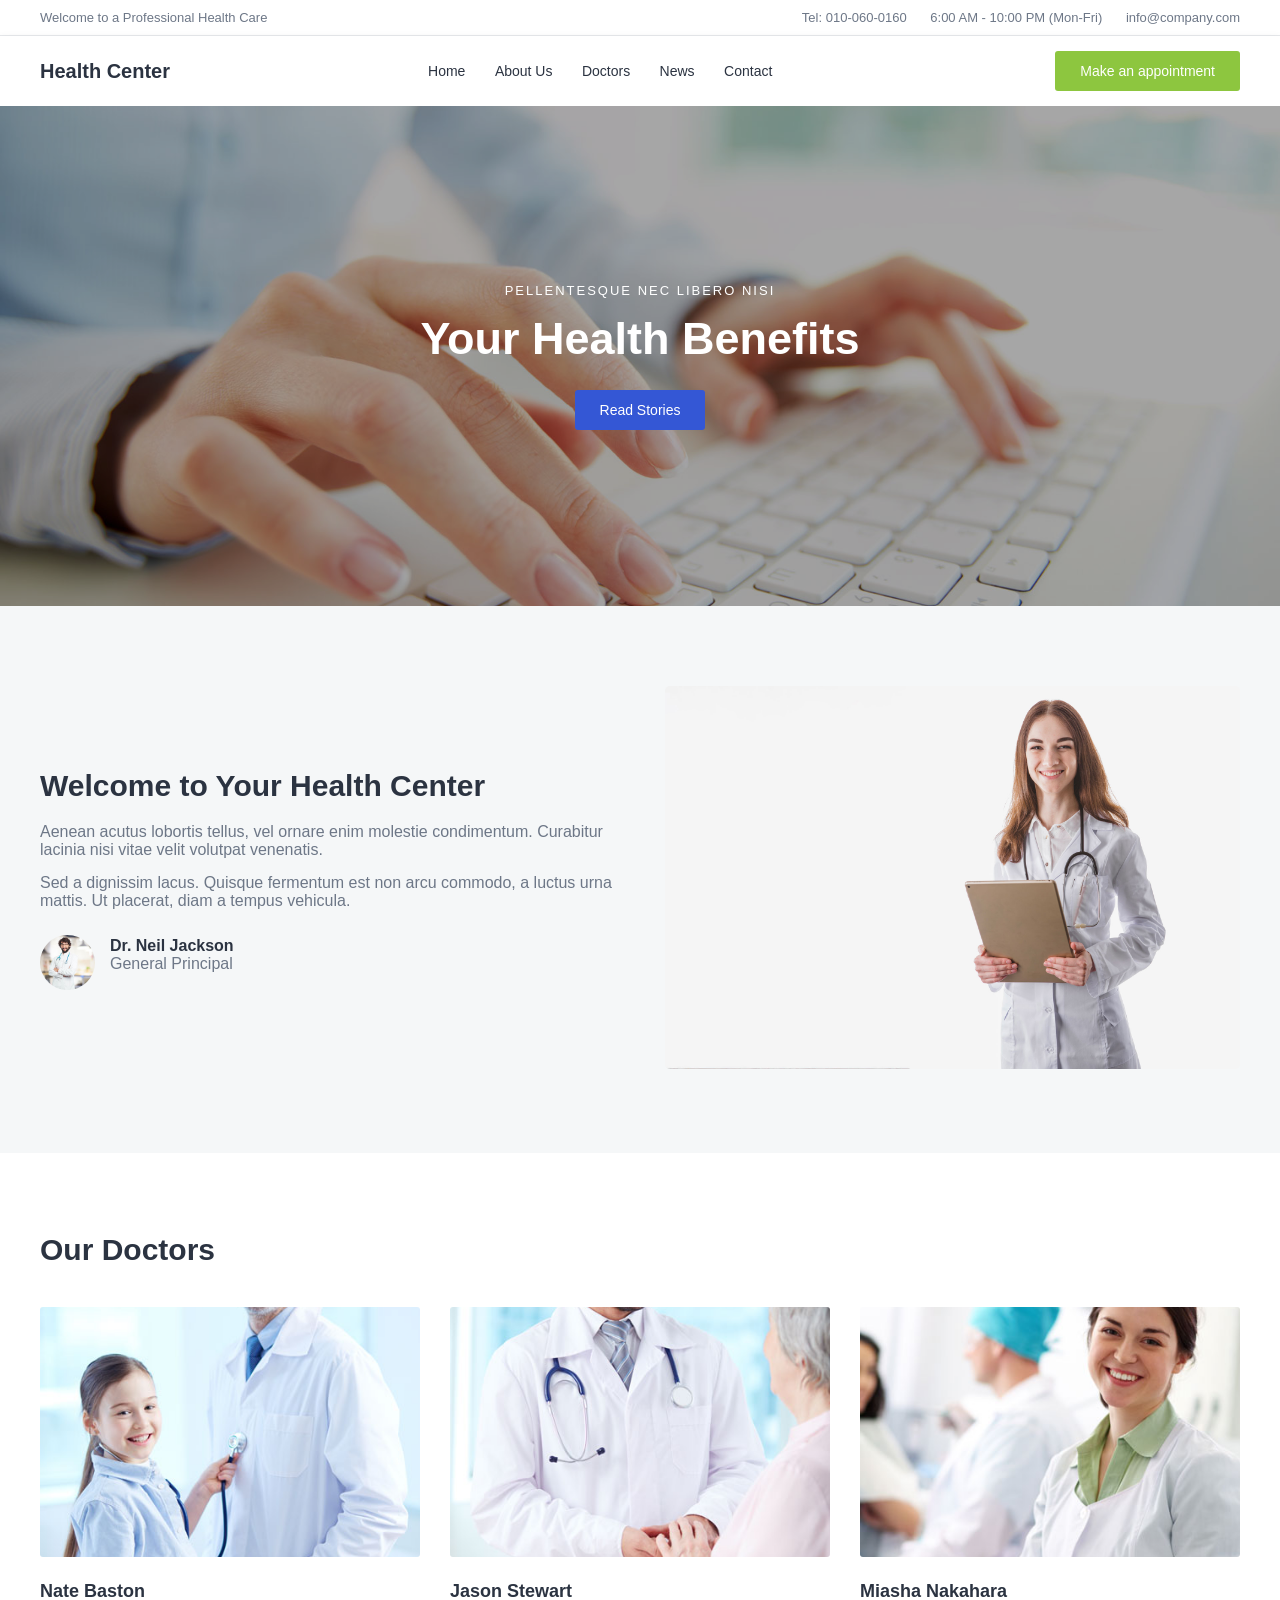
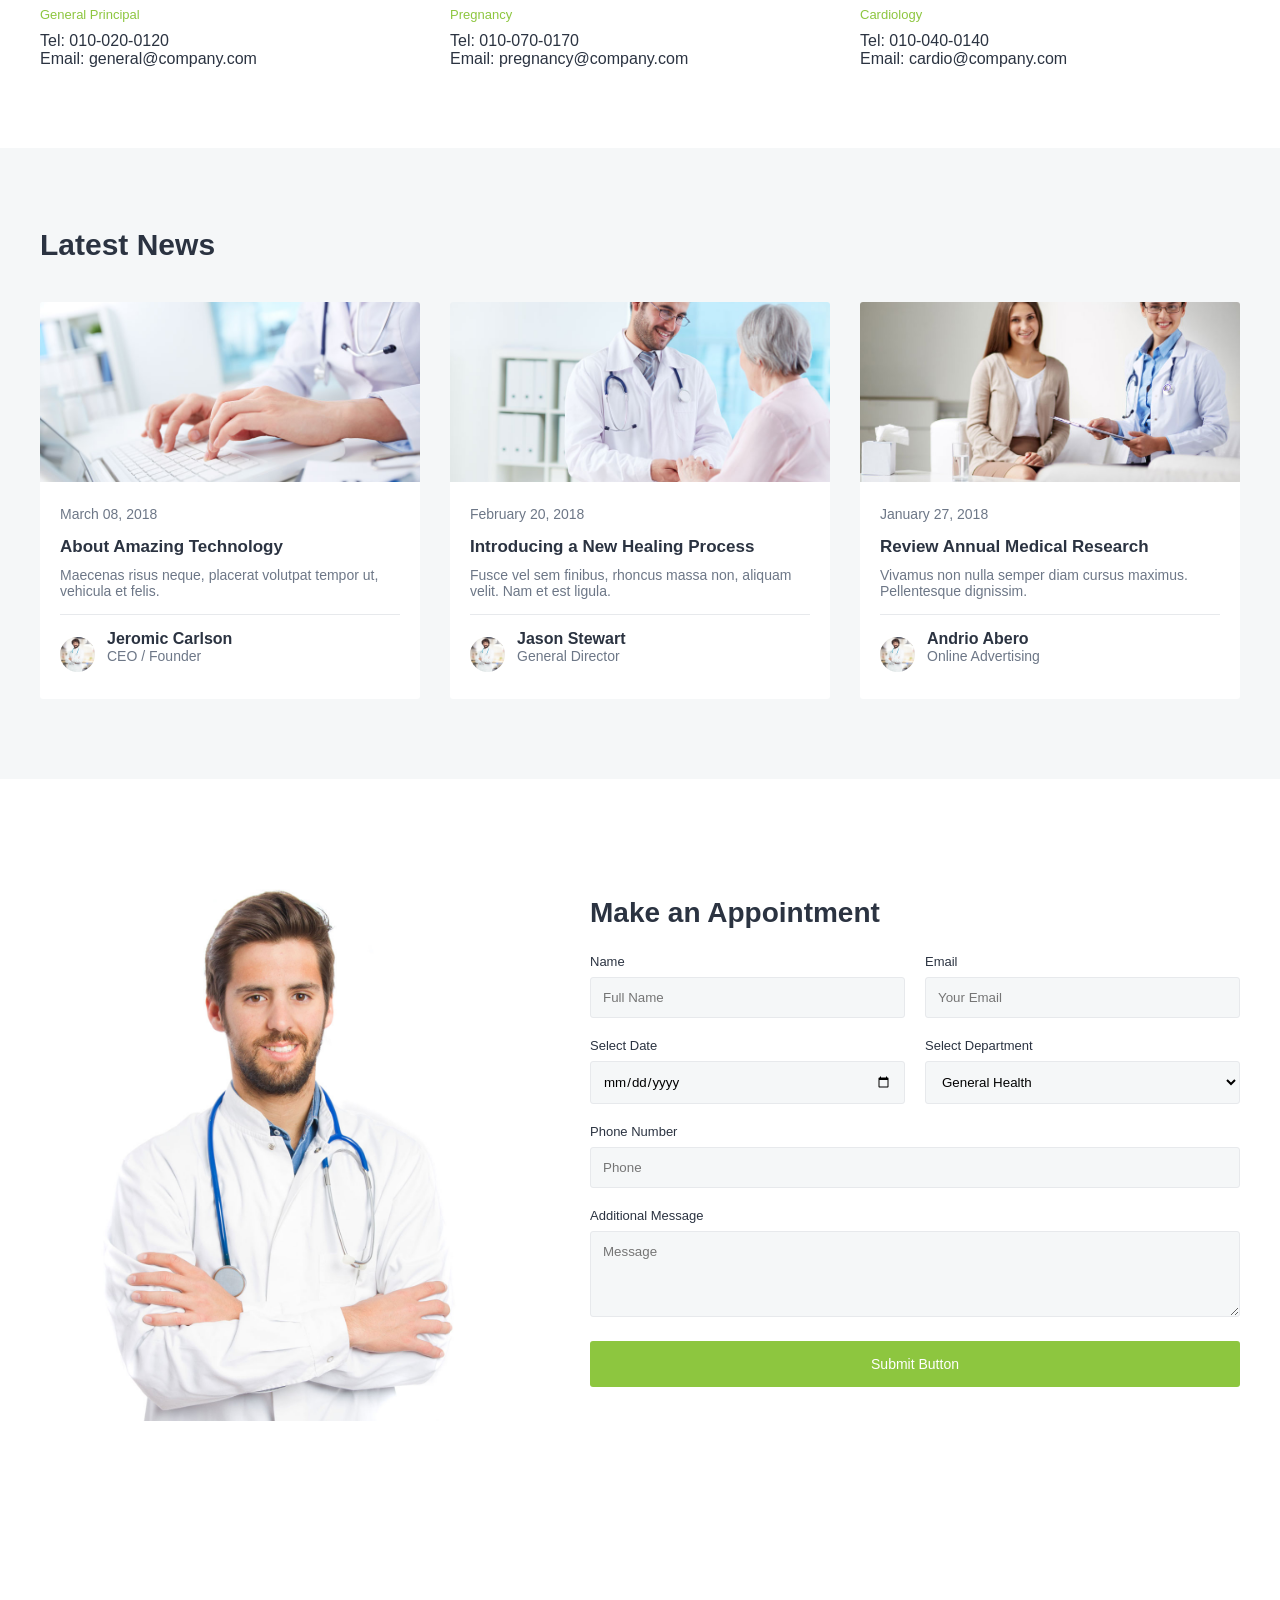
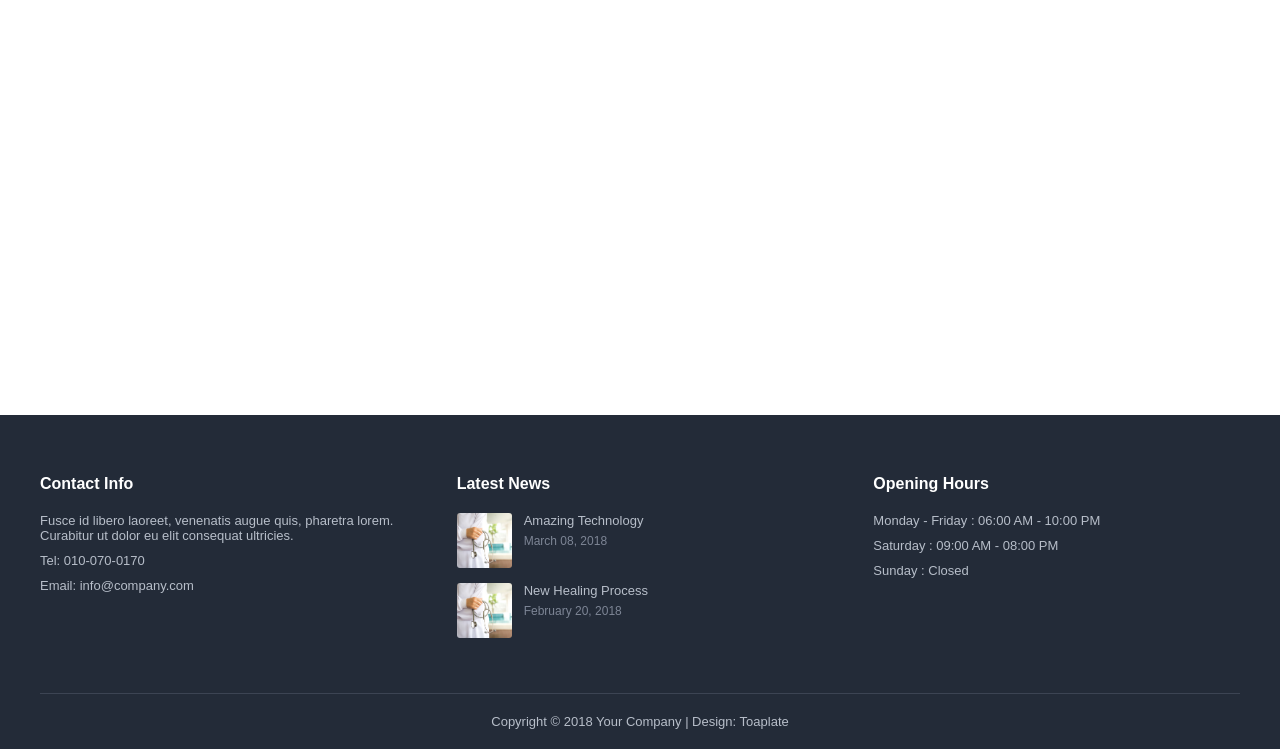
==== figma design/index.html @ 33543739 "Figma task completed" ====
<!DOCTYPE html>
<html lang="en">
<head>
  <meta charset="UTF-8">
  <meta name="viewport" content="width=device-width, initial-scale=1.0">
  <title>Health Center</title>

  <link rel="stylesheet" href="style.css">
</head>
<body>

  <!-- ===== TOP SMALL BAR ===== -->
  <div class="topbar">
    <p>Welcome to a Professional Health Care</p>
    <div class="topbar-info">
      <span>Tel: 010-060-0160</span>
      <span>6:00 AM - 10:00 PM (Mon-Fri)</span>
      <span>info@company.com</span>
    </div>
  </div>

  <!-- ===== HEADER / MENU ===== -->
  <header>
    <div class="logo">Health Center</div>

    <nav>
      <a href="#">Home</a>
      <a href="#">About Us</a>
      <a href="#">Doctors</a>
      <a href="#">News</a>
      <a href="#">Contact</a>
    </nav>

    <button class="green-button">Make an appointment</button>
  </header>

  <!-- ===== HERO SECTION ===== -->
  <section class="hero">
    <div class="hero-content">
      <p class="hero-small">Pellentesque nec libero nisi</p>
      <h1>Your Health Benefits</h1>
      <button class="blue-button">Read Stories</button>
    </div>
  </section>

  <!-- ===== WELCOME SECTION ===== -->
  <section class="welcome">
    <div class="welcome-text">
      <h2>Welcome to Your Health Center</h2>
      <p>Aenean acutus lobortis tellus, vel ornare enim molestie condimentum. Curabitur lacinia nisi vitae velit volutpat venenatis.</p>
      <p>Sed a dignissim lacus. Quisque fermentum est non arcu commodo, a luctus urna mattis. Ut placerat, diam a tempus vehicula.</p>

      <div class="author">
        <img src="author-image.jpg" alt="Dr. Neil Jackson">
        <div>
          <h4>Dr. Neil Jackson</h4>
          <p>General Principal</p>
        </div>
      </div>
    </div>

    <div class="welcome-image">
      <img src="about-bg.jpg" alt="Doctor holding a tablet">
    </div>
  </section>

  <section class="doctors">
    <h2>Our Doctors</h2>

    <div class="doctor-cards">

      <div class="doctor-card">
        <img src="team-image1.jpg" alt="Nate Baston">
        <h3>Nate Baston</h3>
        <p class="role">General Principal</p>
        <p>Tel: 010-020-0120</p>
        <p>Email: general@company.com</p>
      </div>

      <div class="doctor-card">
        <img src="team-image2.jpg" alt="Jason Stewart">
        <h3>Jason Stewart</h3>
        <p class="role">Pregnancy</p>
        <p>Tel: 010-070-0170</p>
        <p>Email: pregnancy@company.com</p>
      </div>

      <div class="doctor-card">
        <img src="team-image3.jpg" alt="Miasha Nakahara">
        <h3>Miasha Nakahara</h3>
        <p class="role">Cardiology</p>
        <p>Tel: 010-040-0140</p>
        <p>Email: cardio@company.com</p>
      </div>

    </div>
  </section>

  
  <section class="news">
    <h2>Latest News</h2>

    <div class="news-cards">

      <div class="news-card">
        <img src="news-image1.jpg" alt="About Amazing Technology">
        <div class="news-body">
          <p class="news-date">March 08, 2018</p>
          <h3>About Amazing Technology</h3>
          <p>Maecenas risus neque, placerat volutpat tempor ut, vehicula et felis.</p>
          <div class="news-author">
            <img src="author-image.jpg" alt="Jeromic Carlson">
            <div>
              <strong>Jeromic Carlson</strong>
              <p>CEO / Founder</p>
            </div>
          </div>
        </div>
      </div>

      <div class="news-card">
        
        <img src="news-image2.jpg" alt="Introducing a New Healing Process">
        <div class="news-body">
          <p class="news-date">February 20, 2018</p>
          <h3>Introducing a New Healing Process</h3>
          <p>Fusce vel sem finibus, rhoncus massa non, aliquam velit. Nam et est ligula.</p>
          <div class="news-author">
            <img src="author-image.jpg" alt="Jason Stewart">
            <div>
              <strong>Jason Stewart</strong>
              <p>General Director</p>
            </div>
          </div>
        </div>
      </div>

      <div class="news-card">
        <img src="news-image3.jpg" alt="Review Annual Medical Research">
        <div class="news-body">
          <p class="news-date">January 27, 2018</p>
          <h3>Review Annual Medical Research</h3>
          <p>Vivamus non nulla semper diam cursus maximus. Pellentesque dignissim.</p>
          <div class="news-author">
            <img src="author-image.jpg" alt="Andrio Abero">
            <div>
              <strong>Andrio Abero</strong>
              <p>Online Advertising</p>
            </div>
          </div>
        </div>
      </div>

    </div>
  </section>

  <section class="appointment">

    <div class="appointment-image">
      <img src="appointment-image.jpg" alt="Doctor with stethoscope">
    </div>

    <div class="appointment-form">
      <h2>Make an Appointment</h2>

      <form>
        <div class="form-row">
          <div class="form-group">
            <label>Name</label>
            <input type="text" placeholder="Full Name">
          </div>
          <div class="form-group">
            <label>Email</label>
            <input type="email" placeholder="Your Email">
          </div>
        </div>

        <div class="form-row">
          <div class="form-group">
            <label>Select Date</label>
            <input type="date">
          </div>
          <div class="form-group">
            <label>Select Department</label>
            <select>
              <option>General Health</option>
              <option>Cardiology</option>
              <option>Pregnancy</option>
              <option>Dental Care</option>
            </select>
          </div>
        </div>

        <div class="form-group">
          <label>Phone Number</label>
          <input type="text" placeholder="Phone">
        </div>

        <div class="form-group">
          <label>Additional Message</label>
          <textarea rows="4" placeholder="Message"></textarea>
        </div>

        <button type="submit" class="green-button full-width">Submit Button</button>
      </form>
    </div>

  </section>

  <section class="map">
    <iframe
      src="https://www.google.com/maps/embed?pb=!1m18!1m12!1m3!1d8074.718772563605!2d71.52175212882555!3d30.17472428858583!2m3!1f0!2f0!3f0!3m2!1i1024!2i768!4f13.1!3m3!1m2!1s0x393b36f58bbf2aeb%3A0x4f8be54e7eb2338e!2sAli%20Town%20Gulshane%20Yousaf%2C%20Multan%2C%20Pakistan!5e0!3m2!1sen!2s!4v1783439936160!5m2!1sen!2s"
      width="100%"
      height="450"
      style="border:0;"
      allowfullscreen=""
      loading="lazy"
      referrerpolicy="strict-origin-when-cross-origin"
      title="Location Map"
    ></iframe>
  </section>

  <!-- ===== FOOTER ===== -->
  <footer>
    <div class="footer-columns">

      <div class="footer-col">
        <h4>Contact Info</h4>
        <p>Fusce id libero laoreet, venenatis augue quis, pharetra lorem. Curabitur ut dolor eu elit consequat ultricies.</p>
        <p>Tel: 010-070-0170</p>
        <p>Email: info@company.com</p>
      </div>

      <div class="footer-col">
        <h4>Latest News</h4>
        <div class="footer-news">
          <img src="news-image.jpg" alt="Amazing Technology">
          <div>
            <p>Amazing Technology</p>
            <span>March 08, 2018</span>
          </div>
        </div>
        <div class="footer-news">
          <img src="news-image.jpg" alt="New Healing Process">
          <div>
            <p>New Healing Process</p>
            <span>February 20, 2018</span>
          </div>
        </div>
      </div>

      <div class="footer-col">
        <h4>Opening Hours</h4>
        <p>Monday - Friday : 06:00 AM - 10:00 PM</p>
        <p>Saturday : 09:00 AM - 08:00 PM</p>
        <p>Sunday : Closed</p>
      </div>

    </div>

    <div class="footer-bottom">
      <p>Copyright &copy; 2018 Your Company | Design: Toaplate</p>
    </div>
  </footer>

</body>
</html>
---- figma design/style.css ----
* {
  margin: 0;
  padding: 0;
  box-sizing: border-box;
}

body {
  font-family: Arial, sans-serif;
  color: #2b3341;
}

h1, h2, h3, h4 {
  font-family: Arial, sans-serif;
}

.topbar {
  display: flex;
  justify-content: space-between;
  align-items: center;
  padding: 10px 40px;
  font-size: 13px;
  color: #6d7787;
  border-bottom: 1px solid #e7e9ec;
}

.topbar-info span {
  margin-left: 20px;
}

header {
  display: flex;
  justify-content: space-between;
  align-items: center;
  padding: 15px 40px;
  box-shadow: 0 2px 8px rgba(0,0,0,0.08);
}

.logo {
  font-size: 20px;
  font-weight: bold;
}

nav a {
  margin-right: 25px;
  text-decoration: none;
  color: #2b3341;
  font-size: 14px;
}

.green-button {
  background-color: #8dc63f;
  color: white;
  border: none;
  padding: 12px 25px;
  border-radius: 3px;
  font-size: 14px;
  cursor: pointer;
}

.blue-button {
  background-color: #3457d5;
  color: white;
  border: none;
  padding: 12px 25px;
  border-radius: 3px;
  font-size: 14px;
  cursor: pointer;
}

.full-width {
  width: 100%;
  padding: 15px;
}

.hero {
  position: relative;
  min-height: 500px;
  display: flex;
  align-items: center;
  justify-content: center;
  text-align: center;
  color: white;
  padding: 60px 20px;
  background-image: url("slider3.jpg");
  background-size: cover;
  background-position: center;
  overflow: hidden;
}

.hero::before {
  content: "";
  position: absolute;
  inset: 0;
  background: rgba(0, 0, 0, 0.35);
}

.hero-content {
  position: relative;
  z-index: 1;
  max-width: 600px;
}

.hero-small {
  text-transform: uppercase;
  letter-spacing: 2px;
  font-size: 13px;
  margin-bottom: 15px;
}

.hero h1 {
  font-size: 45px;
  margin-bottom: 25px;
}


.welcome {
  display: flex;
  align-items: center;
  gap: 50px;
  padding: 80px 40px;
  background-color: #f5f7f8;
}

.welcome-text {
  flex: 1;
}

.welcome-text h2 {
  font-size: 30px;
  margin-bottom: 20px;
}

.welcome-text p {
  color: #6d7787;
  margin-bottom: 15px;
}

.welcome-image {
  flex: 1;
}

.welcome-image img {
  width: 100%;
  border-radius: 5px;
}

.author {
  display: flex;
  align-items: center;
  gap: 15px;
  margin-top: 25px;
}

.author img {
  width: 55px;
  height: 55px;
  border-radius: 50%;
  object-fit: cover;
}


.doctors {
  padding: 80px 40px;
  text-align: center;
}

.doctors h2 {
  font-size: 30px;
  margin-bottom: 40px;
  text-align: left;
}

.doctor-cards {
  display: flex;
  gap: 30px;
}

.doctor-card {
  flex: 1;
  text-align: left;
}

.doctor-card img {
  width: 100%;
  height: 250px;
  object-fit: cover;
  border-radius: 3px;
  margin-bottom: 20px;
}

.doctor-card h3 {
  font-size: 18px;
  margin-bottom: 5px;
}

.role {
  color: #8dc63f;
  font-size: 13px;
  margin-bottom: 10px;
}


.news {
  padding: 80px 40px;
  background-color: #f5f7f8;
}

.news h2 {
  font-size: 30px;
  margin-bottom: 40px;
}

.news-cards {
  display: flex;
  gap: 30px;
}

.news-card {
  flex: 1;
  background-color: white;
  border-radius: 3px;
  overflow: hidden;
}

.news-card img {
  width: 100%;
  height: 180px;
  object-fit: cover;
}

.news-body {
  padding: 20px;
}

.news-date {
  color: #8dc63f;
  font-size: 12px;
  margin-bottom: 10px;
}

.news-body h3 {
  font-size: 17px;
  margin-bottom: 10px;
}

.news-body p {
  color: #6d7787;
  font-size: 14px;
  margin-bottom: 15px;
}

.news-author {
  display: flex;
  align-items: center;
  gap: 12px;
  border-top: 1px solid #e7e9ec;
  padding-top: 15px;
}

.news-author img {
  width: 35px;
  height: 35px;
  border-radius: 50%;
  object-fit: cover;
}


.appointment {
  display: flex;
  gap: 50px;
  padding: 80px 40px;
  align-items: center;
}

.appointment-image {
  flex: 1;
}

.appointment-image img {
  width: 100%;
  border-radius: 5px;
}

.appointment-form {
  flex: 1.3;
}

.appointment-form h2 {
  font-size: 28px;
  margin-bottom: 25px;
}

.form-row {
  display: flex;
  gap: 20px;
}

.form-group {
  flex: 1;
  margin-bottom: 20px;
}

.form-group label {
  display: block;
  font-size: 13px;
  margin-bottom: 8px;
}

.form-group input,
.form-group select,
.form-group textarea {
  width: 100%;
  padding: 12px;
  border: 1px solid #e7e9ec;
  border-radius: 3px;
  font-family: Arial, sans-serif;
  background-color: #f5f7f8;
}


.map {
  padding: 0 40px 60px;
}

.map iframe {
  display: block;
  width: 100%;
  min-height: 450px;
  border: 0;
}

footer {
  background-color: #232b38;
  color: #b7bec9;
  padding: 60px 40px 20px 40px;
}

.footer-columns {
  display: flex;
  gap: 50px;
  margin-bottom: 40px;
}

.footer-col {
  flex: 1;
}

.footer-col h4 {
  color: white;
  margin-bottom: 20px;
}

.footer-col p {
  font-size: 13px;
  margin-bottom: 10px;
}

.footer-news {
  display: flex;
  gap: 12px;
  margin-bottom: 15px;
}

.footer-news img {
  width: 55px;
  height: 55px;
  border-radius: 3px;
  object-fit: cover;
}

.footer-news p {
  font-size: 13px;
  margin-bottom: 3px;
}

.footer-news span {
  font-size: 12px;
  color: #7d8595;
}

.footer-bottom {
  border-top: 1px solid #3c4453;
  padding-top: 20px;
  font-size: 13px;
  text-align: center;
}


@media (max-width: 800px) {

  .topbar,
  header {
    flex-direction: column;
    gap: 10px;
    text-align: center;
  }

  nav a {
    margin: 0 10px;
  }

  .welcome,
  .appointment {
    flex-direction: column;
  }

  .doctor-cards,
  .news-cards {
    flex-direction: column;
  }

  .footer-columns {
    flex-direction: column;
  }

}
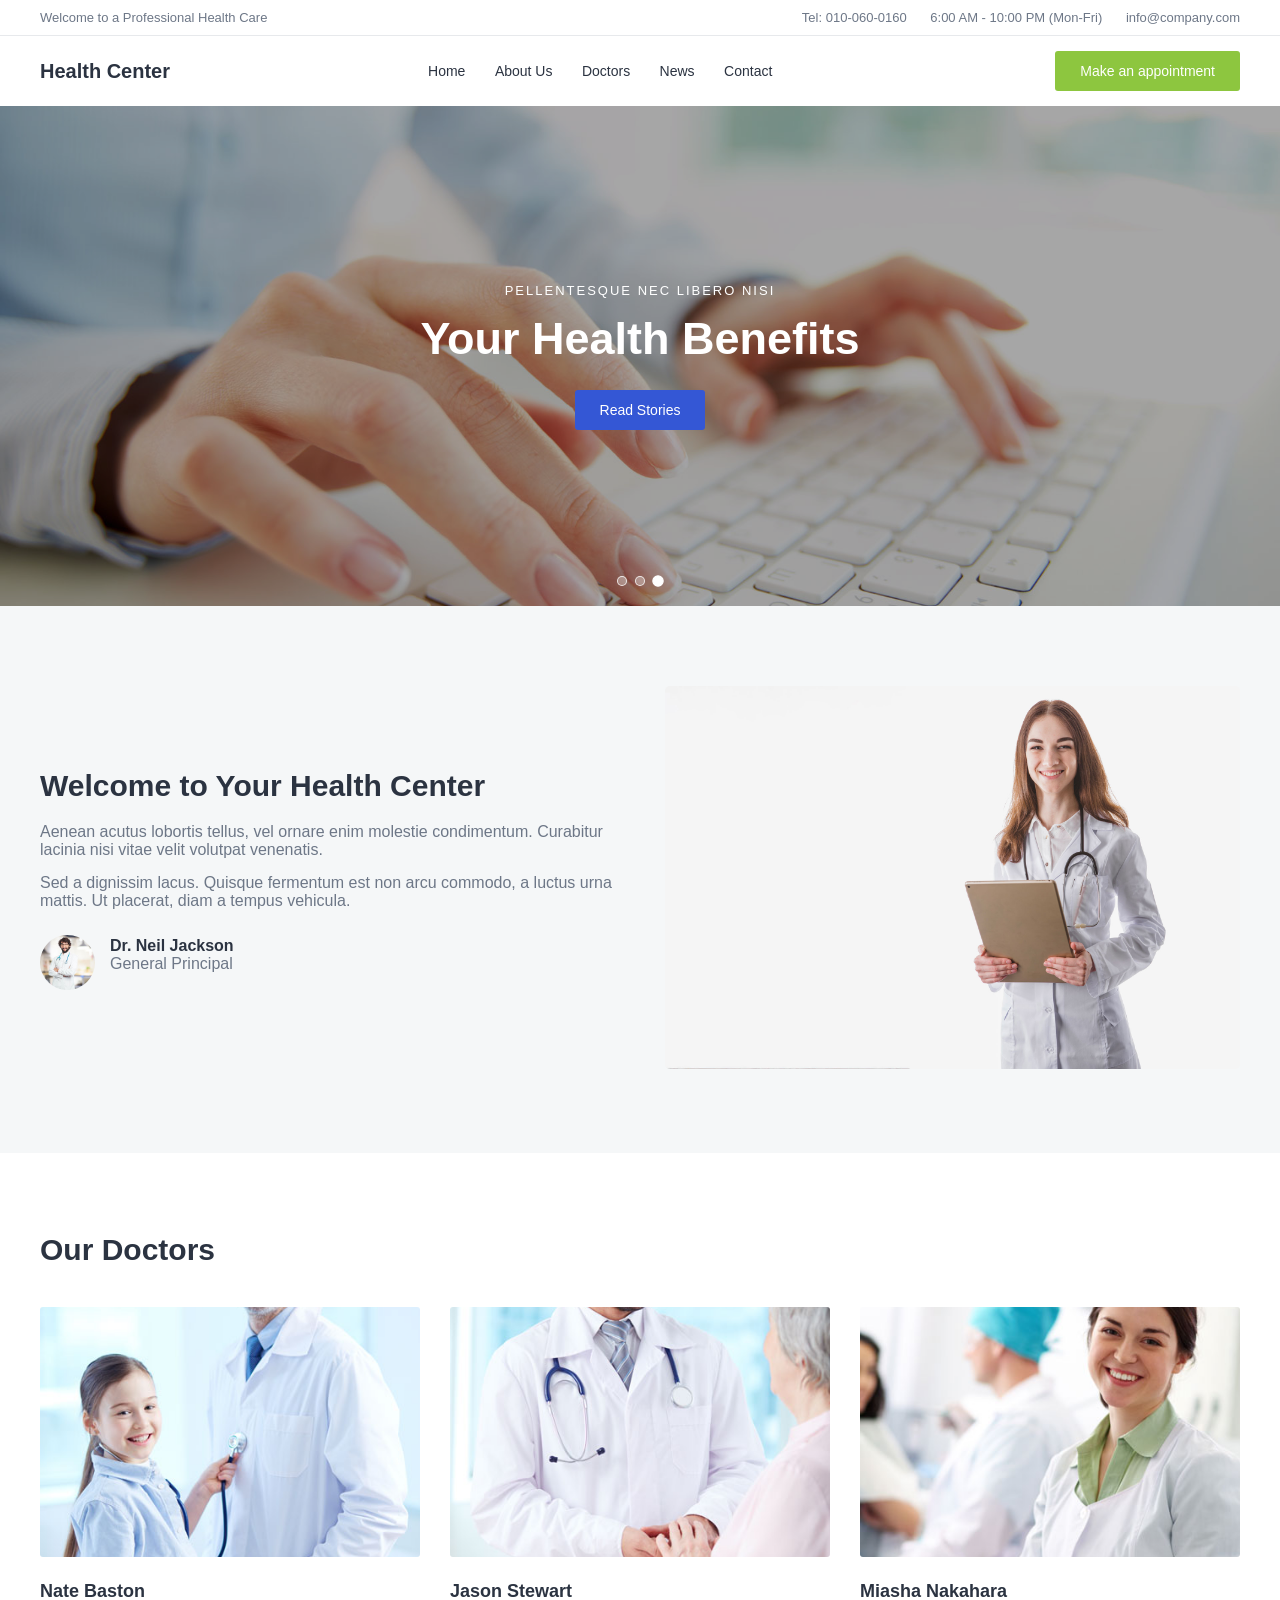
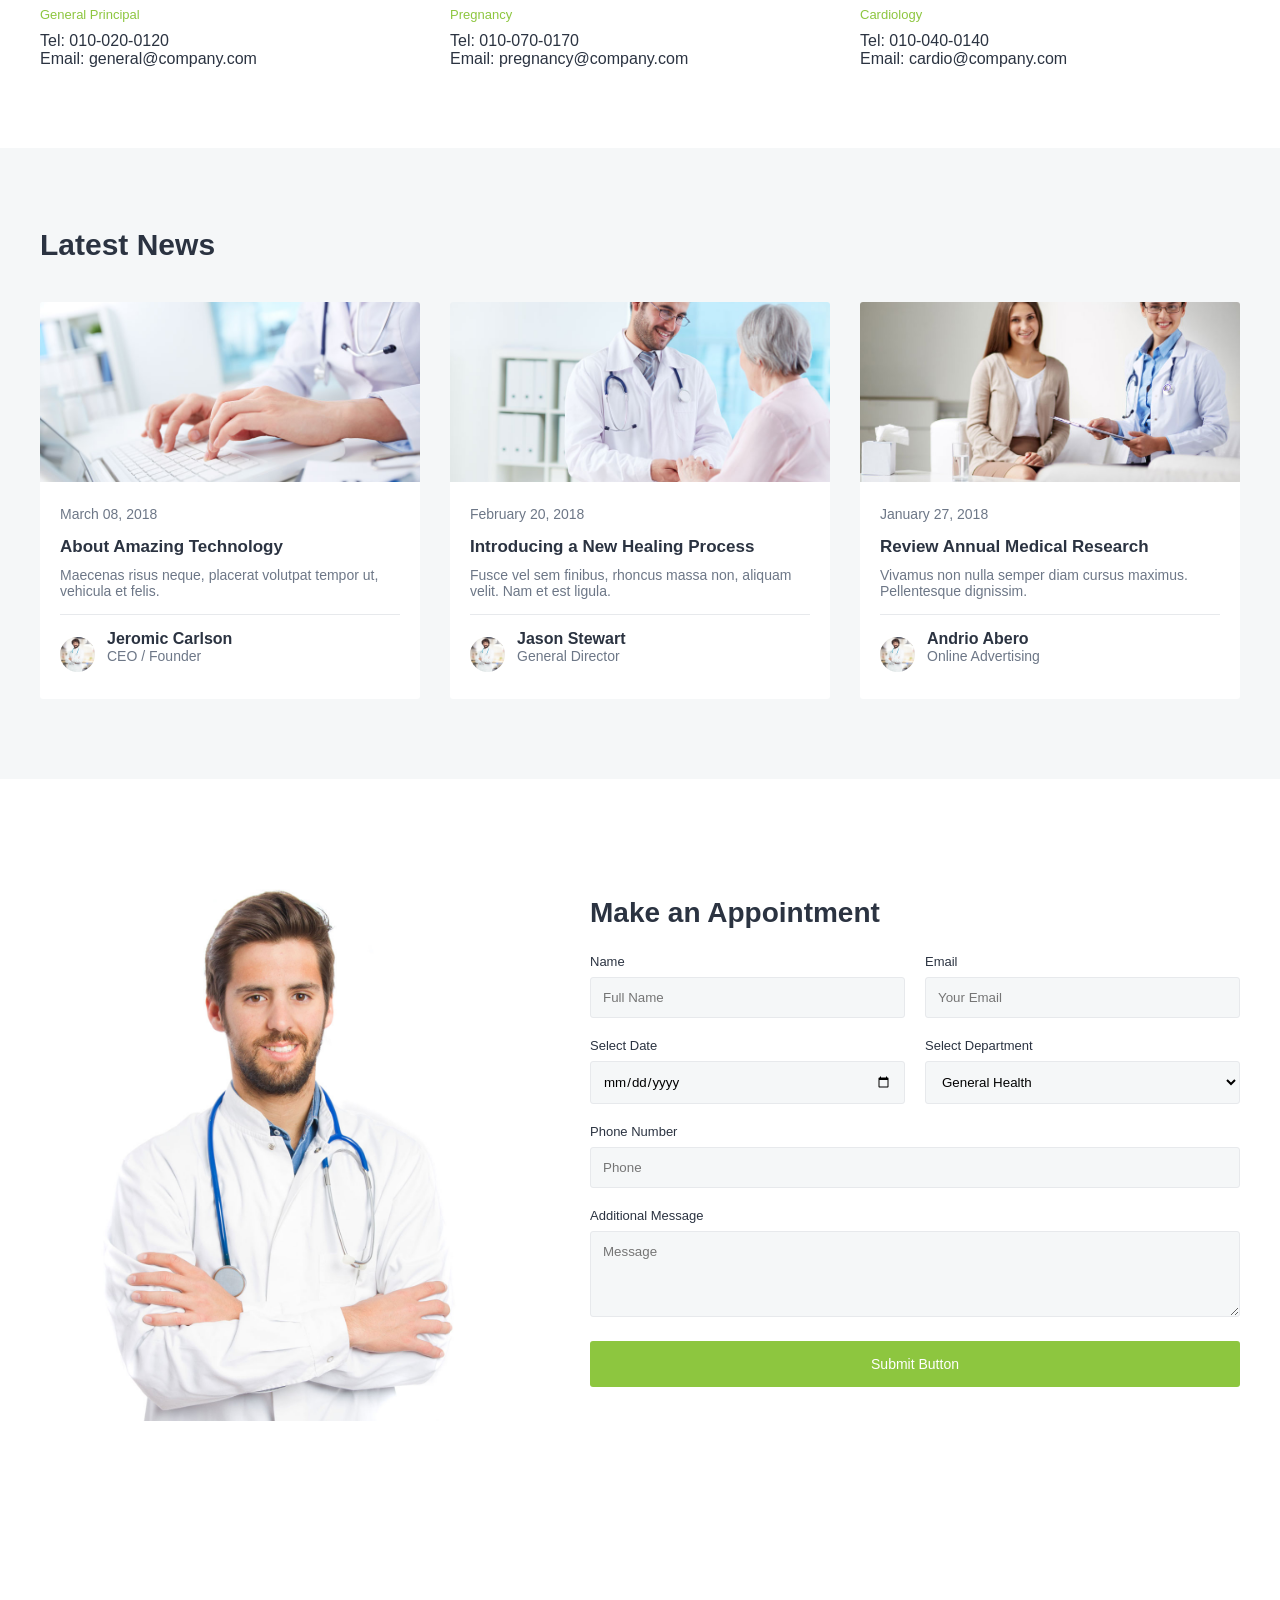
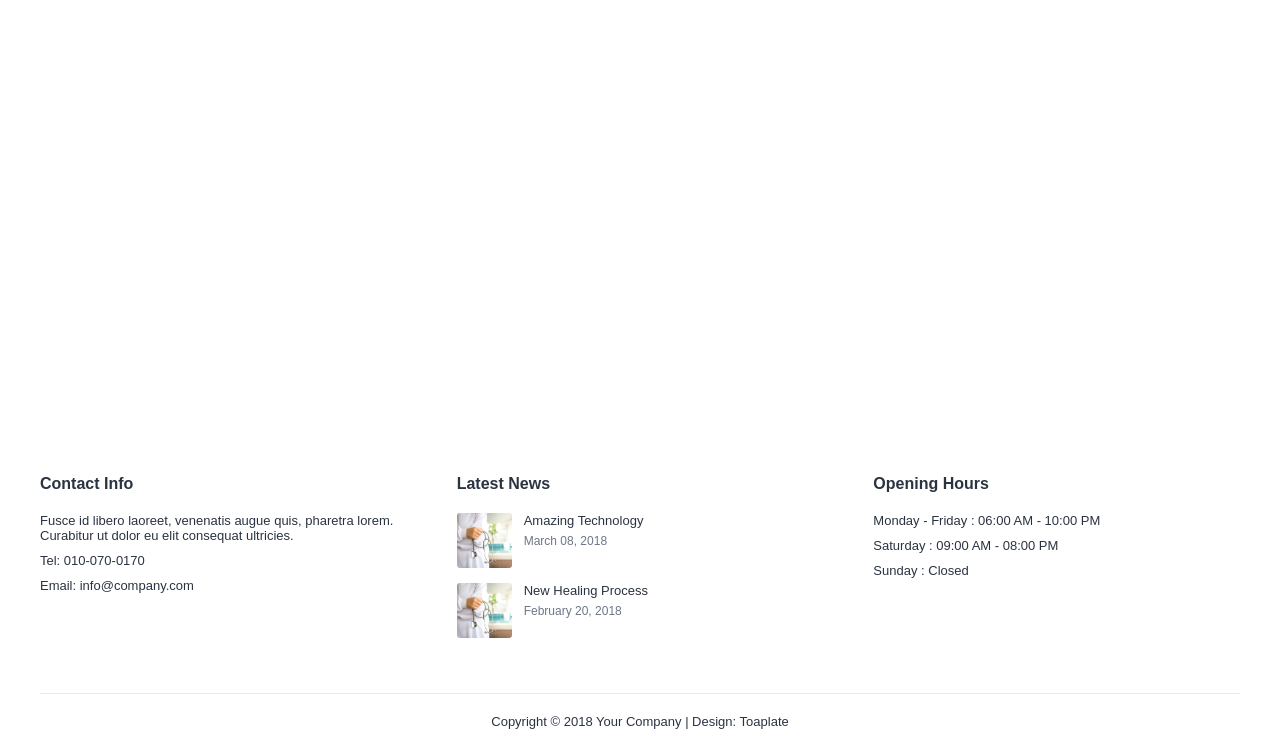
==== commit 80273b0a: "Reorganize project structure" ====
--- a/figma design/index.html
+++ b/figma design/index.html
@@ -5,11 +5,10 @@
   <meta name="viewport" content="width=device-width, initial-scale=1.0">
   <title>Health Center</title>
 
-  <link rel="stylesheet" href="style.css">
+  <link rel="stylesheet" href="css/style.css">
 </head>
 <body>
 
-  <!-- ===== TOP SMALL BAR ===== -->
   <div class="topbar">
     <p>Welcome to a Professional Health Care</p>
     <div class="topbar-info">
@@ -19,7 +18,6 @@
     </div>
   </div>
 
-  <!-- ===== HEADER / MENU ===== -->
   <header>
     <div class="logo">Health Center</div>
 
@@ -30,20 +28,24 @@
       <a href="#">News</a>
       <a href="#">Contact</a>
     </nav>
-
+    
     <button class="green-button">Make an appointment</button>
   </header>
 
-  <!-- ===== HERO SECTION ===== -->
   <section class="hero">
+    <div class="slider-dots">
+      <button class="slider-dot" data-slide="1" aria-label="Slide 1"></button>
+      <button class="slider-dot" data-slide="2" aria-label="Slide 2"></button>
+      <button class="slider-dot active" data-slide="3" aria-label="Slide 3"></button>
+    </div>
     <div class="hero-content">
       <p class="hero-small">Pellentesque nec libero nisi</p>
       <h1>Your Health Benefits</h1>
       <button class="blue-button">Read Stories</button>
     </div>
-  </section>
-
-  <!-- ===== WELCOME SECTION ===== -->
+    <img src="images/slider3.jpg" alt="Health slider image 3" class="hero-slider-image">
+  </section>
+
   <section class="welcome">
     <div class="welcome-text">
       <h2>Welcome to Your Health Center</h2>
@@ -51,7 +53,7 @@
       <p>Sed a dignissim lacus. Quisque fermentum est non arcu commodo, a luctus urna mattis. Ut placerat, diam a tempus vehicula.</p>
 
       <div class="author">
-        <img src="author-image.jpg" alt="Dr. Neil Jackson">
+        <img src="images/author-image.jpg" alt="Dr. Neil Jackson">
         <div>
           <h4>Dr. Neil Jackson</h4>
           <p>General Principal</p>
@@ -60,7 +62,7 @@
     </div>
 
     <div class="welcome-image">
-      <img src="about-bg.jpg" alt="Doctor holding a tablet">
+      <img src="images/about-bg.jpg" alt="Doctor holding a tablet">
     </div>
   </section>
 
@@ -70,7 +72,7 @@
     <div class="doctor-cards">
 
       <div class="doctor-card">
-        <img src="team-image1.jpg" alt="Nate Baston">
+        <img src="images/team-image1.jpg" alt="Nate Baston">
         <h3>Nate Baston</h3>
         <p class="role">General Principal</p>
         <p>Tel: 010-020-0120</p>
@@ -78,7 +80,7 @@
       </div>
 
       <div class="doctor-card">
-        <img src="team-image2.jpg" alt="Jason Stewart">
+        <img src="images/team-image2.jpg" alt="Jason Stewart">
         <h3>Jason Stewart</h3>
         <p class="role">Pregnancy</p>
         <p>Tel: 010-070-0170</p>
@@ -86,7 +88,7 @@
       </div>
 
       <div class="doctor-card">
-        <img src="team-image3.jpg" alt="Miasha Nakahara">
+        <img src="images/team-image3.jpg" alt="Miasha Nakahara">
         <h3>Miasha Nakahara</h3>
         <p class="role">Cardiology</p>
         <p>Tel: 010-040-0140</p>
@@ -103,13 +105,13 @@
     <div class="news-cards">
 
       <div class="news-card">
-        <img src="news-image1.jpg" alt="About Amazing Technology">
+        <img src="images/news-image1.jpg" alt="About Amazing Technology">
         <div class="news-body">
           <p class="news-date">March 08, 2018</p>
           <h3>About Amazing Technology</h3>
           <p>Maecenas risus neque, placerat volutpat tempor ut, vehicula et felis.</p>
           <div class="news-author">
-            <img src="author-image.jpg" alt="Jeromic Carlson">
+            <img src="images/author-image.jpg" alt="Jeromic Carlson">
             <div>
               <strong>Jeromic Carlson</strong>
               <p>CEO / Founder</p>
@@ -120,13 +122,13 @@
 
       <div class="news-card">
         
-        <img src="news-image2.jpg" alt="Introducing a New Healing Process">
+        <img src="images/news-image2.jpg" alt="Introducing a New Healing Process">
         <div class="news-body">
           <p class="news-date">February 20, 2018</p>
           <h3>Introducing a New Healing Process</h3>
           <p>Fusce vel sem finibus, rhoncus massa non, aliquam velit. Nam et est ligula.</p>
           <div class="news-author">
-            <img src="author-image.jpg" alt="Jason Stewart">
+            <img src="images/author-image.jpg" alt="Jason Stewart">
             <div>
               <strong>Jason Stewart</strong>
               <p>General Director</p>
@@ -136,13 +138,13 @@
       </div>
 
       <div class="news-card">
-        <img src="news-image3.jpg" alt="Review Annual Medical Research">
+        <img src="images/news-image3.jpg" alt="Review Annual Medical Research">
         <div class="news-body">
           <p class="news-date">January 27, 2018</p>
           <h3>Review Annual Medical Research</h3>
           <p>Vivamus non nulla semper diam cursus maximus. Pellentesque dignissim.</p>
           <div class="news-author">
-            <img src="author-image.jpg" alt="Andrio Abero">
+            <img src="images/author-image.jpg" alt="Andrio Abero">
             <div>
               <strong>Andrio Abero</strong>
               <p>Online Advertising</p>
@@ -157,7 +159,7 @@
   <section class="appointment">
 
     <div class="appointment-image">
-      <img src="appointment-image.jpg" alt="Doctor with stethoscope">
+      <img src="images/appointment-image.jpg" alt="Doctor with stethoscope">
     </div>
 
     <div class="appointment-form">
@@ -220,7 +222,6 @@
     ></iframe>
   </section>
 
-  <!-- ===== FOOTER ===== -->
   <footer>
     <div class="footer-columns">
 
@@ -234,14 +235,14 @@
       <div class="footer-col">
         <h4>Latest News</h4>
         <div class="footer-news">
-          <img src="news-image.jpg" alt="Amazing Technology">
+          <img src="images/news-image.jpg" alt="Amazing Technology">
           <div>
             <p>Amazing Technology</p>
             <span>March 08, 2018</span>
           </div>
         </div>
         <div class="footer-news">
-          <img src="news-image.jpg" alt="New Healing Process">
+          <img src="images/news-image.jpg" alt="New Healing Process">
           <div>
             <p>New Healing Process</p>
             <span>February 20, 2018</span>
@@ -263,5 +264,67 @@
     </div>
   </footer>
 
+  <script>
+    (function() {
+      const hero = document.querySelector('.hero');
+      const image = document.querySelector('.hero-slider-image');
+      const dots = Array.from(document.querySelectorAll('.slider-dot'));
+      const slides = [
+        { src: 'images/slider1.jpg', alt: 'Health slider image 1' },
+        { src: 'images/slider2.jpg', alt: 'Health slider image 2' },
+        { src: 'images/slider3.jpg', alt: 'Health slider image 3' }
+      ];
+      let currentSlide = 2;
+      let wheelCooldown = false;
+
+      function updateSlider(index) {
+        currentSlide = index;
+        const slide = slides[currentSlide];
+        image.src = slide.src;
+        image.alt = slide.alt;
+        dots.forEach((dot, idx) => {
+          dot.classList.toggle('active', idx === currentSlide);
+        });
+      }
+
+      function nextSlide() {
+        updateSlider((currentSlide + 1) % slides.length);
+      }
+
+      function previousSlide() {
+        updateSlider((currentSlide - 1 + slides.length) % slides.length);
+      }
+
+      dots.forEach((dot, index) => {
+        dot.addEventListener('click', () => updateSlider(index));
+      });
+
+      hero.addEventListener('wheel', event => {
+        if (wheelCooldown) return;
+        wheelCooldown = true;
+        setTimeout(() => { wheelCooldown = false; }, 300);
+        if (event.deltaY > 0) {
+          nextSlide();
+        } else if (event.deltaY < 0) {
+          previousSlide();
+        }
+      });
+
+      hero.addEventListener('touchstart', event => {
+        hero.dataset.startY = event.changedTouches[0].clientY;
+      });
+
+      hero.addEventListener('touchend', event => {
+        const startY = Number(hero.dataset.startY || 0);
+        const endY = event.changedTouches[0].clientY;
+        if (Math.abs(startY - endY) > 30) {
+          if (endY < startY) nextSlide();
+          else previousSlide();
+        }
+      });
+
+      updateSlider(currentSlide);
+    })();
+  </script>
 </body>
 </html> 
--- a/figma design/css/style.css
+++ b/figma design/css/style.css
@@ -0,0 +1,445 @@
+* {
+  margin: 0;
+  padding: 0;
+  box-sizing: border-box;
+}
+
+body {
+  font-family: Arial, sans-serif;
+  color: #2b3341;
+}
+
+.topbar {
+  display: flex;
+  justify-content: space-between;
+  align-items: center;
+  padding: 10px 40px;
+  font-size: 13px;
+  color: #6d7787;
+  border-bottom: 1px solid #e7e9ec;
+}
+
+.topbar-info span {
+  margin-left: 20px;
+}
+
+header {
+  display: flex;
+  justify-content: space-between;
+  align-items: center;
+  padding: 15px 40px;
+}
+
+.logo {
+  font-size: 20px;
+  font-weight: bold;
+}
+
+nav a {
+  margin-right: 25px;
+  text-decoration: none;
+  color: #2b3341;
+  font-size: 14px;
+}
+
+.green-button {
+  background-color: #8dc63f;
+  color: white;
+  border: none;
+  padding: 12px 25px;
+  border-radius: 3px;
+  font-size: 14px;
+  cursor: pointer;
+}
+
+.blue-button {
+  background-color: #3457d5;
+  color: white;
+  border: none;
+  padding: 12px 25px;
+  border-radius: 3px;
+  font-size: 14px;
+  cursor: pointer;
+}
+
+.full-width {
+  width: 100%;
+  padding: 15px;
+}
+
+.hero {
+  position: relative;
+  min-height: 500px;
+  display: flex;
+  align-items: center;
+  justify-content: center;
+  text-align: center;
+  color: white;
+  width: 100%;
+  padding: 60px 0;
+  overflow: hidden;
+}
+
+.hero::before {
+  content: "";
+  position: absolute;
+  inset: 0;
+  background: rgba(0, 0, 0, 0.35);
+  z-index: 1;
+}
+
+.slider-dots {
+  position: absolute;
+  bottom: 20px;
+  left: 50%;
+  transform: translateX(-50%);
+  display: flex;
+  gap: 8px;
+  z-index: 3;
+}
+
+.slider-dot {
+  width: 10px;
+  height: 10px;
+  border-radius: 50%;
+  border: 1px solid rgba(255, 255, 255, 0.8);
+  background: rgba(255, 255, 255, 0.3);
+  cursor: pointer;
+  transition: transform 0.2s ease, background 0.2s ease, border-color 0.2s ease;
+}
+
+.slider-dot.active {
+  background: white;
+  border-color: white;
+  transform: scale(1.15);
+}
+
+.hero-slider-image {
+  position: absolute;
+  inset: 0;
+  width: 100%;
+  height: 100%;
+  object-fit: cover;
+  z-index: 0;
+}
+
+.hero-content {
+  position: relative;
+  z-index: 2;
+  max-width: 600px;
+  padding: 0 20px;
+}
+
+.hero-small {
+  text-transform: uppercase;
+  letter-spacing: 2px;
+  font-size: 13px;
+  margin-bottom: 15px;
+}
+
+.hero h1 {
+  font-size: 45px;
+  margin-bottom: 25px;
+}
+
+.welcome {
+  display: flex;
+  align-items: center;
+  gap: 50px;
+  padding: 80px 40px;
+  background-color: #f5f7f8;
+}
+
+.welcome-text {
+  flex: 1;
+}
+
+.welcome-text h2 {
+  font-size: 30px;
+  margin-bottom: 20px;
+}
+
+.welcome-text p {
+  color: #6d7787;
+  margin-bottom: 15px;
+}
+
+.welcome-image {
+  flex: 1;
+}
+
+.welcome-image img {
+  width: 100%;
+  border-radius: 5px;
+}
+
+.author {
+  display: flex;
+  align-items: center;
+  gap: 15px;
+  margin-top: 25px;
+}
+
+.author img {
+  width: 55px;
+  height: 55px;
+  border-radius: 50%;
+  object-fit: cover;
+}
+
+
+.doctors {
+  padding: 80px 40px;
+  text-align: center;
+}
+
+.doctors h2 {
+  font-size: 30px;
+  margin-bottom: 40px;
+  text-align: left;
+}
+
+.doctor-cards {
+  display: flex;
+  gap: 30px;
+}
+
+.doctor-card {
+  flex: 1;
+  text-align: left;
+}
+
+.doctor-card img {
+  width: 100%;
+  height: 250px;
+  object-fit: cover;
+  border-radius: 3px;
+  margin-bottom: 20px;
+}
+
+.doctor-card h3 {
+  font-size: 18px;
+  margin-bottom: 5px;
+}
+
+.role {
+  color: #8dc63f;
+  font-size: 13px;
+  margin-bottom: 10px;
+}
+
+
+.news {
+  padding: 80px 40px;
+  background-color: #f5f7f8;
+}
+
+.news h2 {
+  font-size: 30px;
+  margin-bottom: 40px;
+}
+
+.news-cards {
+  display: flex;
+  gap: 30px;
+}
+
+.news-card {
+  flex: 1;
+  background-color: white;
+  border-radius: 3px;
+  overflow: hidden;
+}
+
+.news-card img {
+  width: 100%;
+  height: 180px;
+  object-fit: cover;
+}
+
+.news-body {
+  padding: 20px;
+}
+
+.news-date {
+  color: #8dc63f;
+  font-size: 12px;
+  margin-bottom: 10px;
+}
+
+.news-body h3 {
+  font-size: 17px;
+  margin-bottom: 10px;
+}
+
+.news-body p {
+  color: #6d7787;
+  font-size: 14px;
+  margin-bottom: 15px;
+}
+
+.news-author {
+  display: flex;
+  align-items: center;
+  gap: 12px;
+  border-top: 1px solid #e7e9ec;
+  padding-top: 15px;
+}
+
+.news-author img {
+  width: 35px;
+  height: 35px;
+  border-radius: 50%;
+  object-fit: cover;
+}
+
+
+.appointment {
+  display: flex;
+  gap: 50px;
+  padding: 80px 40px;
+  align-items: center;
+}
+
+.appointment-image {
+  flex: 1;
+}
+
+.appointment-image img {
+  width: 100%;
+  border-radius: 5px;
+}
+
+.appointment-form {
+  flex: 1.3;
+}
+
+.appointment-form h2 {
+  font-size: 28px;
+  margin-bottom: 25px;
+}
+
+.form-row {
+  display: flex;
+  gap: 20px;
+}
+
+.form-group {
+  flex: 1;
+  margin-bottom: 20px;
+}
+
+.form-group label {
+  display: block;
+  font-size: 13px;
+  margin-bottom: 8px;
+}
+
+.form-group input,
+.form-group select,
+.form-group textarea {
+  width: 100%;
+  padding: 12px;
+  border: 1px solid #e7e9ec;
+  border-radius: 3px;
+  font-family: Arial, sans-serif;
+  background-color: #f5f7f8;
+}
+
+
+.map {
+  padding: 0 40px 60px;
+}
+
+.map iframe {
+  display: block;
+  width: 100%;
+  min-height: 450px;
+  border: 0;
+}
+
+footer {
+  background-color: #ffffff;
+  color: #2b3341;
+  padding: 60px 40px 20px 40px;
+}
+
+.footer-columns {
+  display: flex;
+  gap: 50px;
+  margin-bottom: 40px;
+}
+
+.footer-col {
+  flex: 1;
+}
+
+.footer-col h4 {
+  color: #2b3341;
+  margin-bottom: 20px;
+}
+
+.footer-col p {
+  font-size: 13px;
+  margin-bottom: 10px;
+}
+
+.footer-news {
+  display: flex;
+  gap: 12px;
+  margin-bottom: 15px;
+}
+
+.footer-news img {
+  width: 55px;
+  height: 55px;
+  border-radius: 3px;
+  object-fit: cover;
+}
+
+.footer-news p {
+  font-size: 13px;
+  margin-bottom: 3px;
+}
+
+.footer-news span {
+  font-size: 12px;
+  color: #6d7787;
+}
+
+.footer-bottom {
+  border-top: 1px solid #e7e9ec;
+  padding-top: 20px;
+  font-size: 13px;
+  text-align: center;
+}
+
+
+@media (max-width: 800px) {
+
+  .topbar,
+  header {
+    flex-direction: column;
+    gap: 10px;
+    text-align: center;
+  }
+
+  nav a {
+    margin: 0 10px;
+  }
+
+  .welcome,
+  .appointment {
+    flex-direction: column;
+  }
+
+  .doctor-cards,
+  .news-cards {
+    flex-direction: column;
+  }
+
+  .footer-columns {
+    flex-direction: column;
+  }
+
+}
